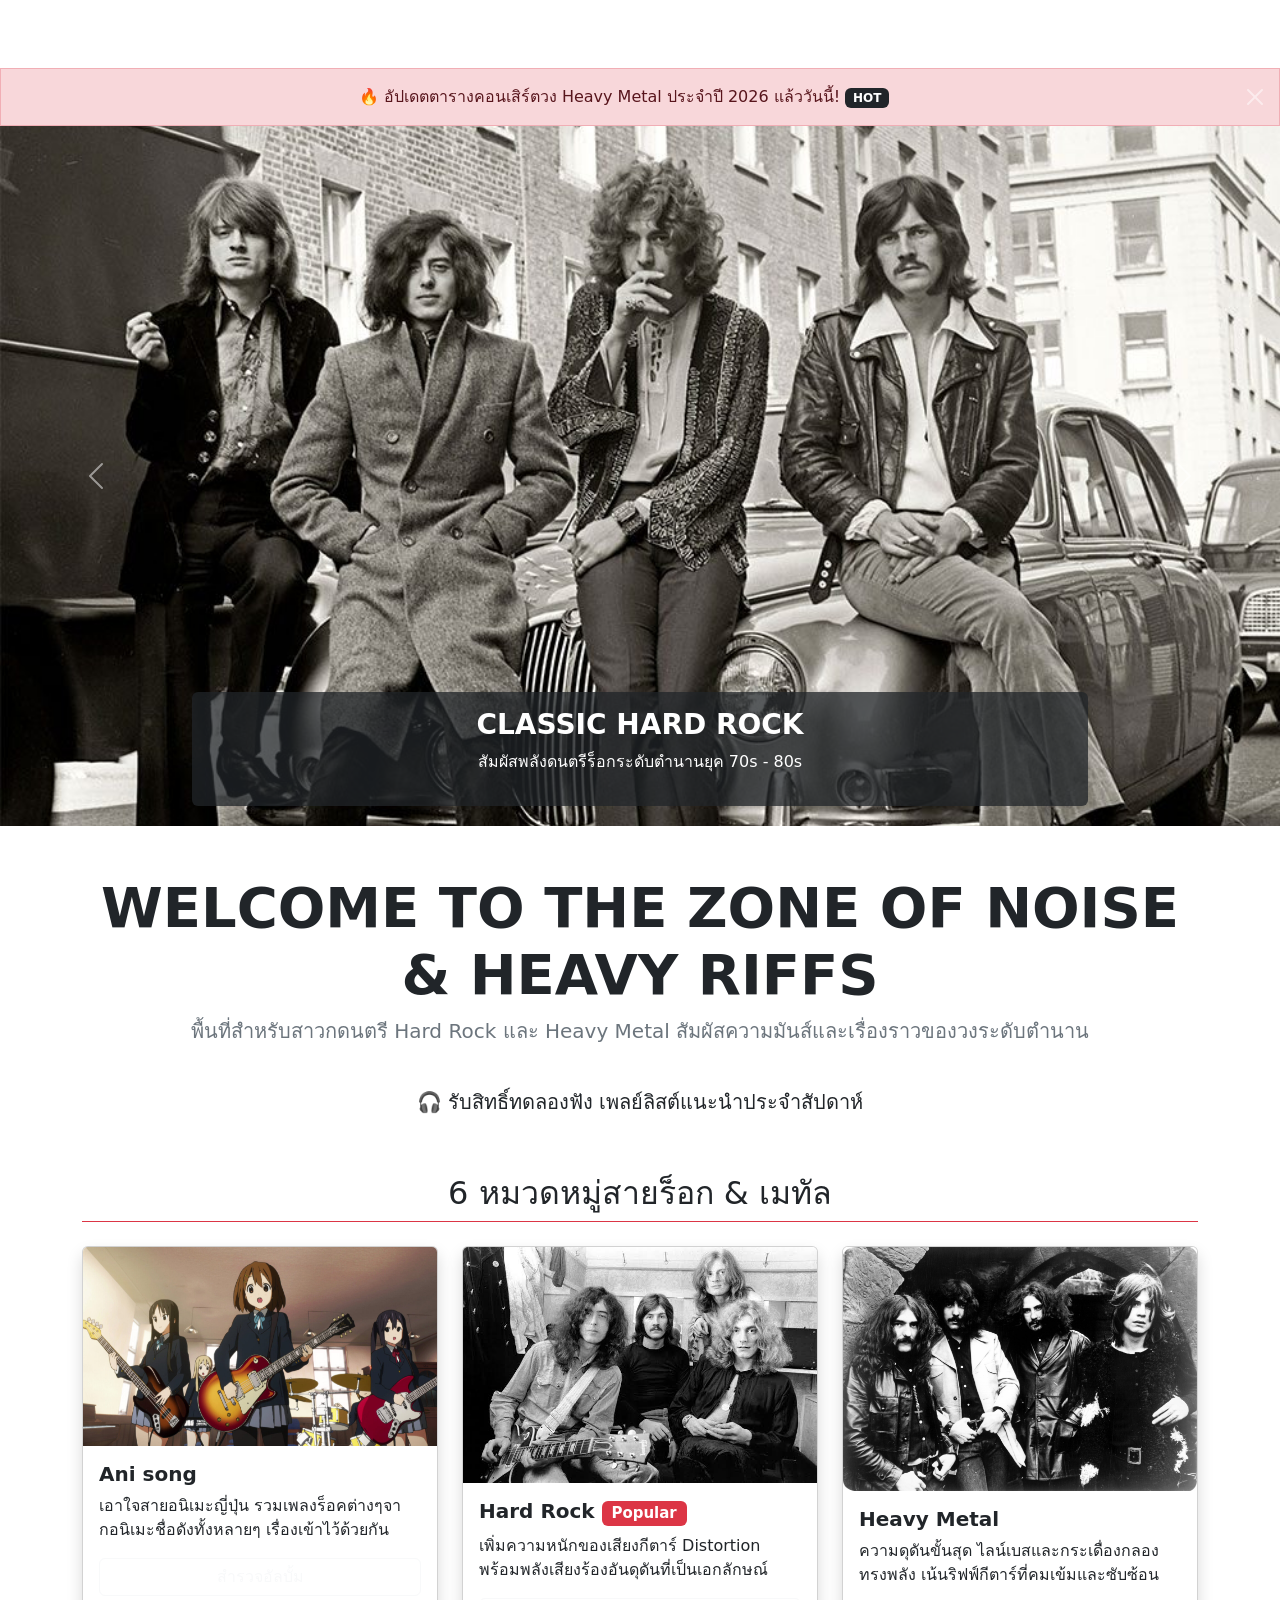
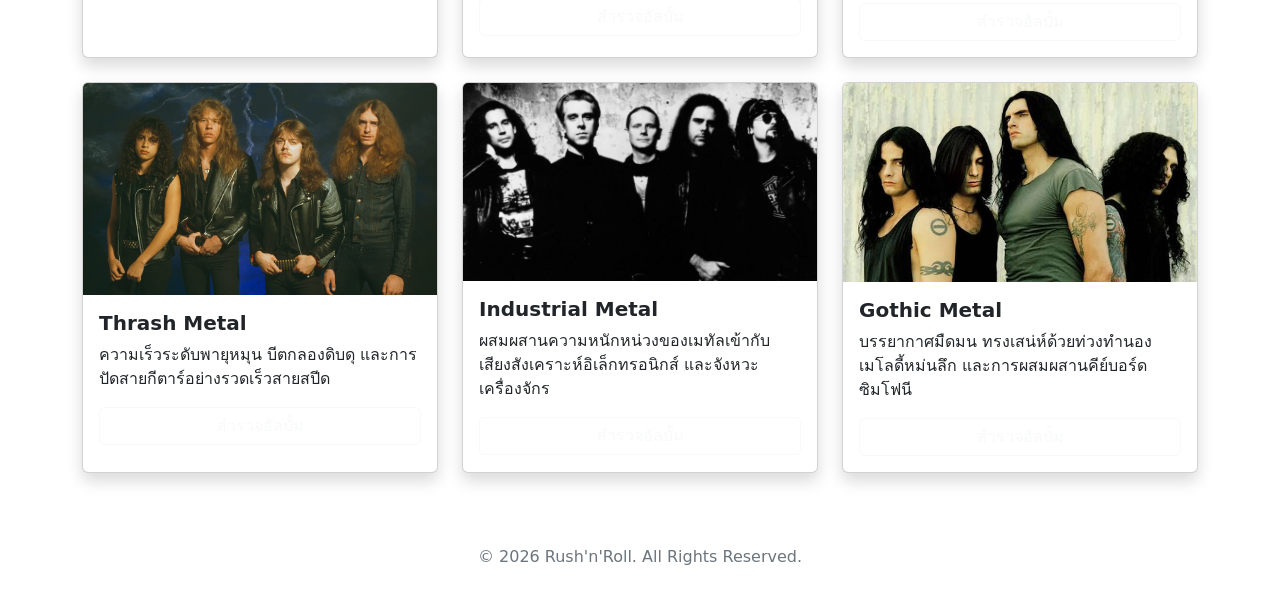
==== Index.html @ 71ab51da "Initial commit" ====
<!DOCTYPE html>
<html lang="en">
<head>
    <meta charset="UTF-8">
    <meta name="viewport" content="width=device-width, initial-scale=1.0">
    <title>Home</title>
    <link href="https://cdn.jsdelivr.net/npm/bootstrap@5.3.0/dist/css/bootstrap.min.css" rel="stylesheet">
    <link rel="stylesheet" href="css/style.css">
</head>
<body>
    <!--1. Navbar Componet-->
    <nav class="navbar navbar-expand-lg navbar-dark bg-rock-dark sticky-top">
        <div class="container">
            <a class="navbar-brand fw-bold text-uppercase fs-3" href="index.html">Rush'n'Roll</a>
            <button class="navbar-toggler" type="button" data-bs-toggle="collapse" data-bs-target="#navbarNav">
                <span class="navbar-toggler-icon"></span>
            </button>
            <div class="collapse navbar-collapse" id="navbarNav">
                <ul class="navbar-nav ms-auto fs-5">
                    <li class="nav-item"><a class="nav-link active" href="index.html">Home</a></li>
                    <li class="nav-item"><a class="nav-link" href="about.html">About</a></li>
                    <li class="nav-item"><a class="nav-link" href="services.html">Bands & Albums</a></li>
                    <li class="nav-item"><a class="nav-link" href="contact.html">Contact Us</a></li>
                </ul>
            </div>
        </div>
    </nav>
    
    <!-- 2. Alert Component -->
    <div class="alert alert-danger alert-dismissible fade show text-center mb-0 rounded-0" role="alert">
        🔥 อัปเดตตารางคอนเสิร์ตวง Heavy Metal ประจำปี 2026 แล้ววันนี้! <span class="badge bg-dark">HOT</span>
        <button type="button" class="btn-close btn-close-white" data-bs-dismiss="alert"></button>
    </div>
    <!-- 3. Carousel Component -->
    <div id="metalCarousel" class="carousel slide" data-bs-ride="carousel">
        <div class="carousel-inner">
            <div class="carousel-item active">
                <img src="Image/Led zeppelin.jpg" class="d-block w-100 hero-img" style="width: 500%; height: 700px; object-fit: cover;">
                <div class="carousel-caption d-none d-md-block bg-dark bg-opacity-75 p-3 rounded">
                    <h3 class="fw-bold">CLASSIC HARD ROCK</h3>
                    <p>สัมผัสพลังดนตรีร็อกระดับตำนานยุค 70s - 80s</p>
                </div>
            </div>
            <div class="carousel-item">
                <img src="Image/Black Sabbath.jpg" class="d-block w-100 hero-img" style="width: 500%; height: 700px; object-fit: cover;">
                <div class="carousel-caption d-none d-md-block bg-dark bg-opacity-75 p-3 rounded">
                    <h3 class="fw-bold">HEAVY METAL CULTIST</h3>
                    <p>ความหนักแน่น ริฟฟ์กีตาร์ดุดัน และเบสกระแทกใจ</p>
                </div>
            </div>
        </div>
        <button class="carousel-control-prev" type="button" data-bs-target="#metalCarousel" data-bs-slide="prev">
            <span class="carousel-control-prev-icon"></span>
        </button>
        <button class="carousel-control-next" type="button" data-bs-target="#metalCarousel" data-bs-slide="next">
            <span class="carousel-control-next-icon"></span>
        </button>
    </div>

    <!-- Hero Section -->
    <section class="container my-5 text-center">
        <h1 class="display-4 fw-bold text-uppercase">Welcome to the Zone of Noise & Heavy Riffs</h1>
        <p class="lead text-secondary">พื้นที่สำหรับสาวกดนตรี Hard Rock และ Heavy Metal สัมผัสความมันส์และเรื่องราวของวงระดับตำนาน</p>
        <button class="btn btn-rock btn-lg mt-3 px-4 py-2" data-bs-toggle="modal" data-bs-target="#playlistModal">🎧 รับสิทธิ์ทดลองฟัง เพลย์ลิสต์แนะนำประจำสัปดาห์</button>
    </section>

    <!-- 4. Cards Section (3 Cards แสดงหมวดหมู่เพลง) -->
    <!-- 4. Cards Section (แสดง 6 หมวดหมู่แนวเพลง) -->
    <section class="container my-5">
        <h2 class="text-center mb-4 border-bottom border-danger pb-2">6 หมวดหมู่สายร็อก & เมทัล</h2>
        
        <!-- ใช้ Grid System Responsive: 1 คอลัมน์บนมือถือ, 2 คอลัมน์บนแท็บเล็ต, 3 คอลัมน์บนหน้าจอใหญ่ -->
        <div class="row row-cols-1 row-cols-md-2 row-cols-lg-3 g-4">
            
            <!-- หมวดหมู่ที่ 1 -->
            <div class="col">
                <div class="card card-rock h-100 shadow">
                    <img src="Image/K On.jpg" class="card-img-top" alt="Classic Rock">
                    <div class="card-body">
                        <h5 class="card-title fw-bold">Ani song</h5>
                        <p class="card-text">เอาใจสายอนิเมะญี่ปุ่น รวมเพลงร็อคต่างๆจากอนิเมะชื่อดังทั้งหลายๆ เรื่องเข้าไว้ด้วยกัน</p>
                        <a href="services.html" class="btn btn-outline-light w-100">สำรวจอัลบั้ม</a>
                    </div>
                </div>
            </div>

            <!-- หมวดหมู่ที่ 2 -->
            <div class="col">
                <div class="card card-rock h-100 shadow">
                    <img src="Image/Led zeppelin 2.jpg" class="card-img-top" alt="Hard Rock">
                    <div class="card-body">
                        <h5 class="card-title fw-bold">Hard Rock <span class="badge bg-danger">Popular</span></h5>
                        <p class="card-text">เพิ่มความหนักของเสียงกีตาร์ Distortion พร้อมพลังเสียงร้องอันดุดันที่เป็นเอกลักษณ์</p>
                        <a href="services.html" class="btn btn-outline-light w-100">สำรวจอัลบั้ม</a>
                    </div>
                </div>
            </div>

            <!-- หมวดหมู่ที่ 3 -->
            <div class="col">
                <div class="card card-rock h-100 shadow">
                    <img src="Image/Black Sabbath 60s.jpg" class="card-img-top" alt="Heavy Metal">
                    <div class="card-body">
                        <h5 class="card-title fw-bold">Heavy Metal</h5>
                        <p class="card-text">ความดุดันขั้นสุด ไลน์เบสและกระเดื่องกลองทรงพลัง เน้นริฟฟ์กีตาร์ที่คมเข้มและซับซ้อน</p>
                        <a href="services.html" class="btn btn-outline-light w-100">สำรวจอัลบั้ม</a>
                    </div>
                </div>
            </div>

            <!-- หมวดหมู่ที่ 4 -->
            <div class="col">
                <div class="card card-rock h-100 shadow">
                    <img src="Image/Metallica.jpg" class="card-img-top" alt="Thrash Metal">
                    <div class="card-body">
                        <h5 class="card-title fw-bold">Thrash Metal</h5>
                        <p class="card-text">ความเร็วระดับพายุหมุน บีตกลองดิบดุ และการปัดสายกีตาร์อย่างรวดเร็วสายสปีด</p>
                        <a href="services.html" class="btn btn-outline-light w-100">สำรวจอัลบั้ม</a>
                    </div>
                </div>
            </div>

            <!-- หมวดหมู่ที่ 5 -->
            <div class="col">
                <div class="card card-rock h-100 shadow">
                    <img src="Image/Ministry.jpg" class="card-img-top" alt="Industrial Metal">
                    <div class="card-body">
                        <h5 class="card-title fw-bold">Industrial Metal</h5>
                        <p class="card-text">ผสมผสานความหนักหน่วงของเมทัลเข้ากับเสียงสังเคราะห์อิเล็กทรอนิกส์ และจังหวะเครื่องจักร</p>
                        <a href="services.html" class="btn btn-outline-light w-100">สำรวจอัลบั้ม</a>
                    </div>
                </div>
            </div>

            <!-- หมวดหมู่ที่ 6 -->
            <div class="col">
                <div class="card card-rock h-100 shadow">
                    <img src="Image/Type o Negative.jpg" class="card-img-top" alt="Gothic Metal">
                    <div class="card-body">
                        <h5 class="card-title fw-bold">Gothic Metal</h5>
                        <p class="card-text">บรรยากาศมืดมน ทรงเสน่ห์ด้วยท่วงทำนองเมโลดี้หม่นลึก และการผสมผสานคีย์บอร์ดซิมโฟนี</p>
                        <a href="services.html" class="btn btn-outline-light w-100">สำรวจอัลบั้ม</a>
                    </div>
                </div>
            </div>

        </div>
    </section>

    <!-- 5. Modal Component -->
    <div class="modal fade" id="playlistModal" tabindex="-1">
        <div class="modal-dialog modal-dialog-centered text-dark">
            <div class="modal-content">
                <div class="modal-header bg-dark text-white">
                    <h5 class="modal-title">Rush'n'Roll Playlist</h5>
                    <button type="button" class="btn-close btn-close-white" data-bs-dismiss="modal"></button>
                </div>
                <div class="modal-body">
                    <p class="fw-bold">เพลย์ลิสต์จัดเต็ม 20 เพลงร็อกและเมทัลระดับตำนาน:</p>
                    <ul>
                        <li>Led Zeppelin - Whole Lotta Love</li>
                        <li>AC/DC - Back in Black</li>
                        <li>Black Sabbath - Iron Man</li>
                        <li>Iron Maiden - The Trooper</li>
                        <li>Metallica - Master of Puppets</li>
                    </ul>
                </div>
                <div class="modal-footer">
                    <button type="button" class="btn btn-secondary" data-bs-dismiss="modal">ปิด</button>
                    <a href="services.html" class="btn btn-rock">ดูเพลงทั้งหมด</a>
                </div>
            </div>
        </div>
    </div>

    <!-- Footer -->
    <footer class="text-center py-4 mt-5 text-secondary">
        <p class="mb-0">&copy; 2026 Rush'n'Roll. All Rights Reserved.</p>
    </footer>

    <script src="https://cdn.jsdelivr.net/npm/bootstrap@5.3.0/dist/js/bootstrap.bundle.min.js"></script>
    <script src="js/script.js"></script>
</body>
</html>
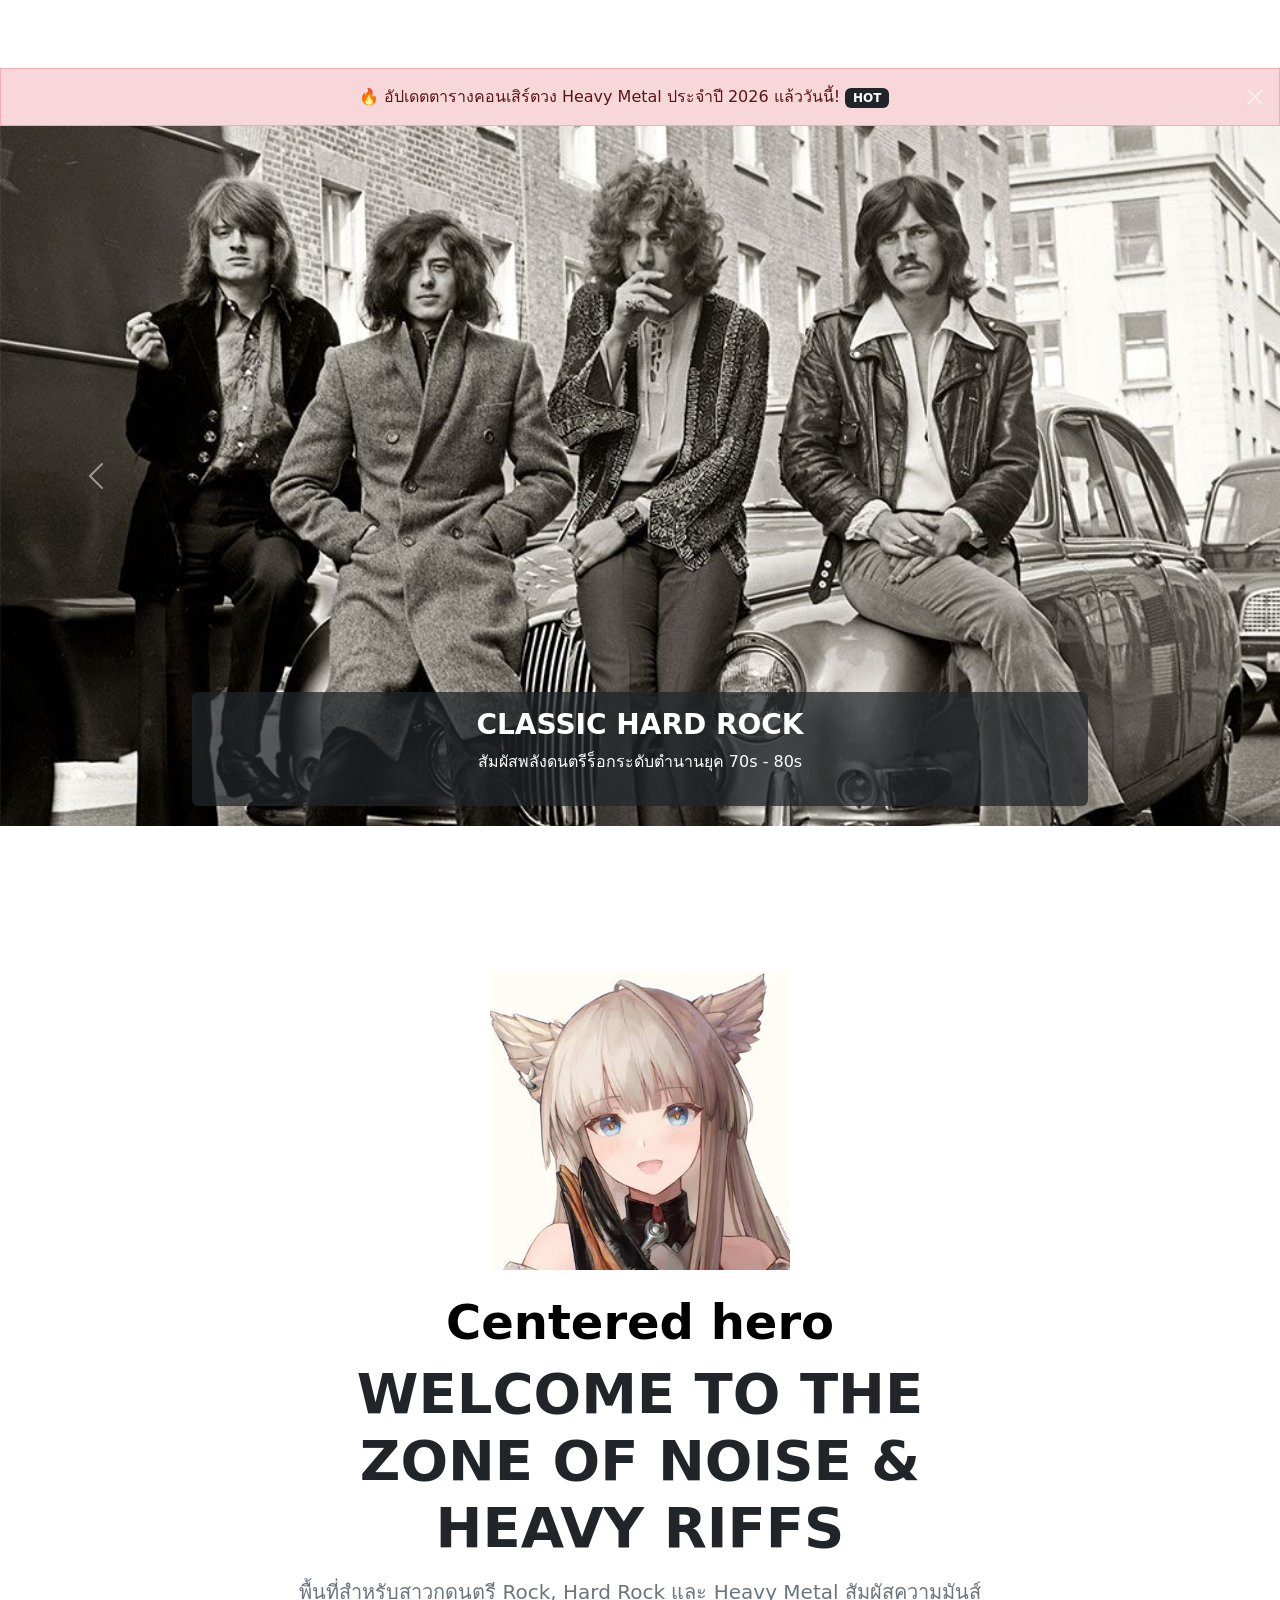
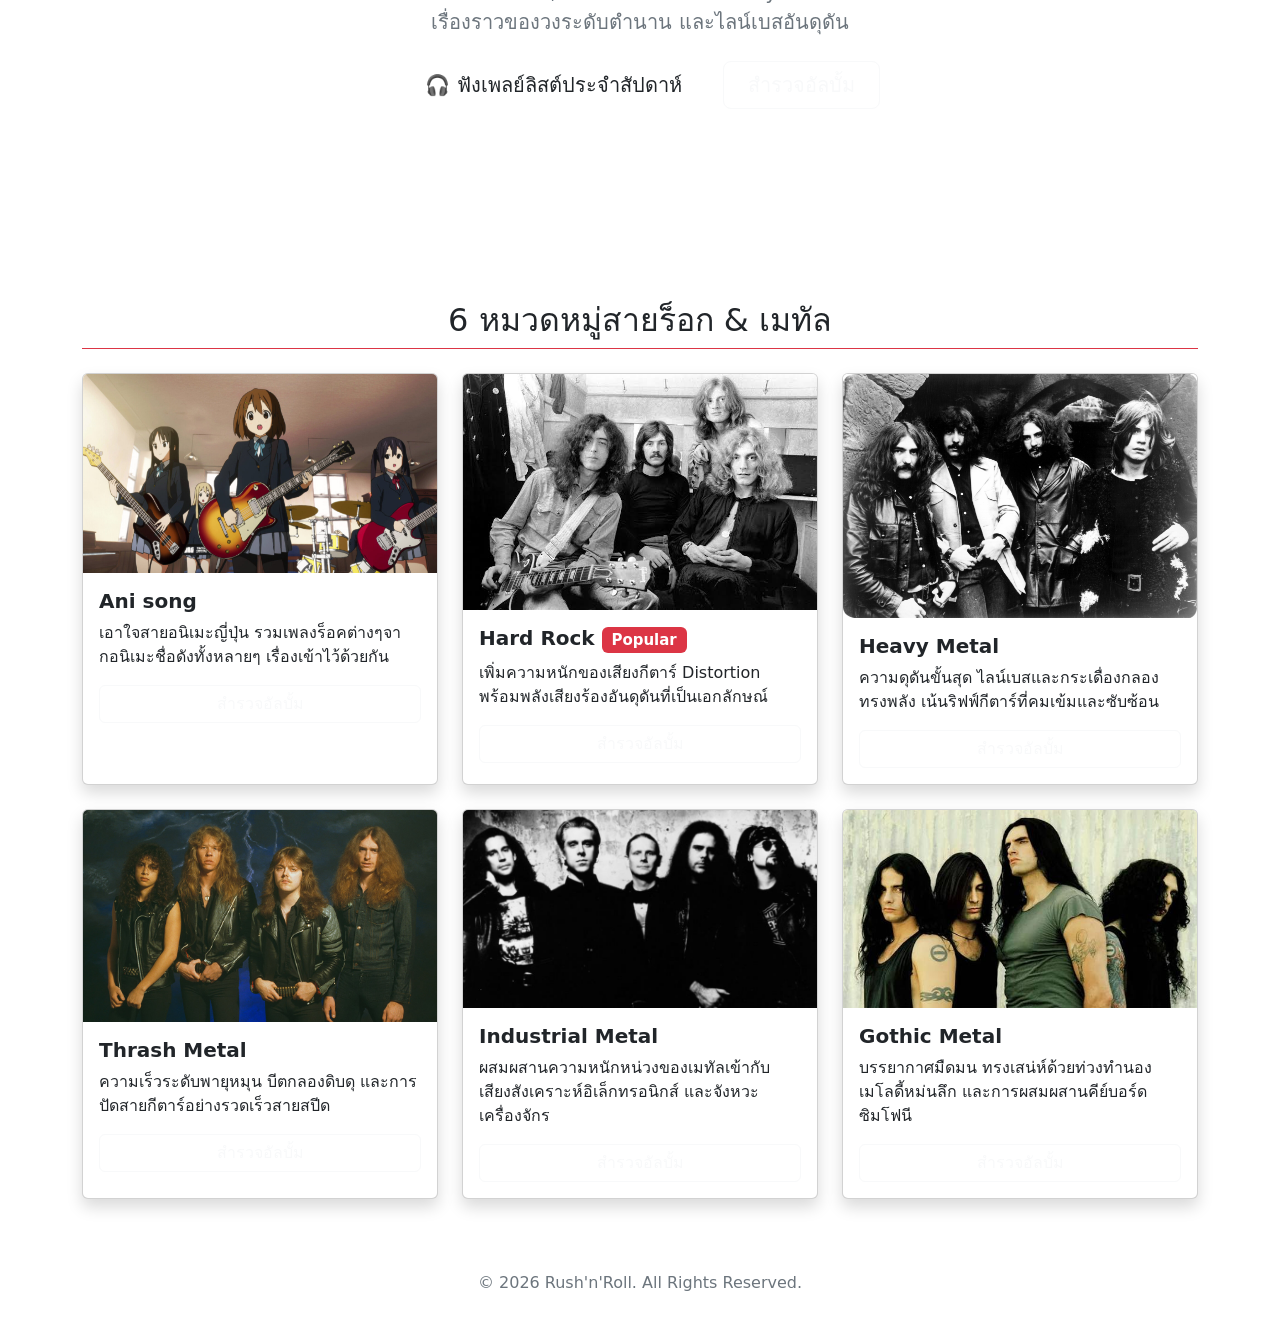
==== commit dc36bd22: "update V 1.1" ====
--- a/Index.html
+++ b/Index.html
@@ -58,13 +58,37 @@
     </div>
 
     <!-- Hero Section -->
-    <section class="container my-5 text-center">
-        <h1 class="display-4 fw-bold text-uppercase">Welcome to the Zone of Noise & Heavy Riffs</h1>
-        <p class="lead text-secondary">พื้นที่สำหรับสาวกดนตรี Hard Rock และ Heavy Metal สัมผัสความมันส์และเรื่องราวของวงระดับตำนาน</p>
-        <button class="btn btn-rock btn-lg mt-3 px-4 py-2" data-bs-toggle="modal" data-bs-target="#playlistModal">🎧 รับสิทธิ์ทดลองฟัง เพลย์ลิสต์แนะนำประจำสัปดาห์</button>
-    </section>
-
-    <!-- 4. Cards Section (3 Cards แสดงหมวดหมู่เพลง) -->
+    <section class="hero-section text-center py-5">
+    <div class="container">
+        <div class="row justify-content-center">
+            <div class="col-12 col-lg-8">
+                
+                <!-- รูปภาพ Hero Image จัดกลาง พร้อมปรับขนาดพอดี -->
+                 <div class="px-4 py-5 my-5 text-center"> <img class="d-block mx-auto mb-4" src="Image/images.jpg" alt=""
+      width="300" height="300">
+    <h1 class="display-5 fw-bold text-body-emphasis">Centered hero</h1>
+    <div class="col-lg-6 mx-auto">
+                </div>
+                <!-- ข้อความหัวข้อและคำอธิบายจัดกลาง -->
+                <h1 class="display-4 fw-bold text-uppercase mb-3">Welcome to the Zone of Noise & Heavy Riffs</h1>
+                <p class="lead text-secondary mb-4">
+                    พื้นที่สำหรับสาวกดนตรี Rock, Hard Rock และ Heavy Metal สัมผัสความมันส์ เรื่องราวของวงระดับตำนาน และไลน์เบสอันดุดัน
+                </p>
+                <!-- ปุ่ม Call to Action จัดกลาง -->
+                <div class="d-flex justify-content-center gap-3 mt-4">
+                    <button class="btn btn-rock btn-lg px-4 py-2" data-bs-toggle="modal" data-bs-target="#playlistModal">
+                        🎧 ฟังเพลย์ลิสต์ประจำสัปดาห์
+                    </button>
+                    <a href="services.html" class="btn btn-outline-light btn-lg px-4 py-2">
+                        สำรวจอัลบั้ม
+                    </a>
+                </div>
+
+            </div>
+        </div>
+    </div>
+</section>
+
     <!-- 4. Cards Section (แสดง 6 หมวดหมู่แนวเพลง) -->
     <section class="container my-5">
         <h2 class="text-center mb-4 border-bottom border-danger pb-2">6 หมวดหมู่สายร็อก & เมทัล</h2>
